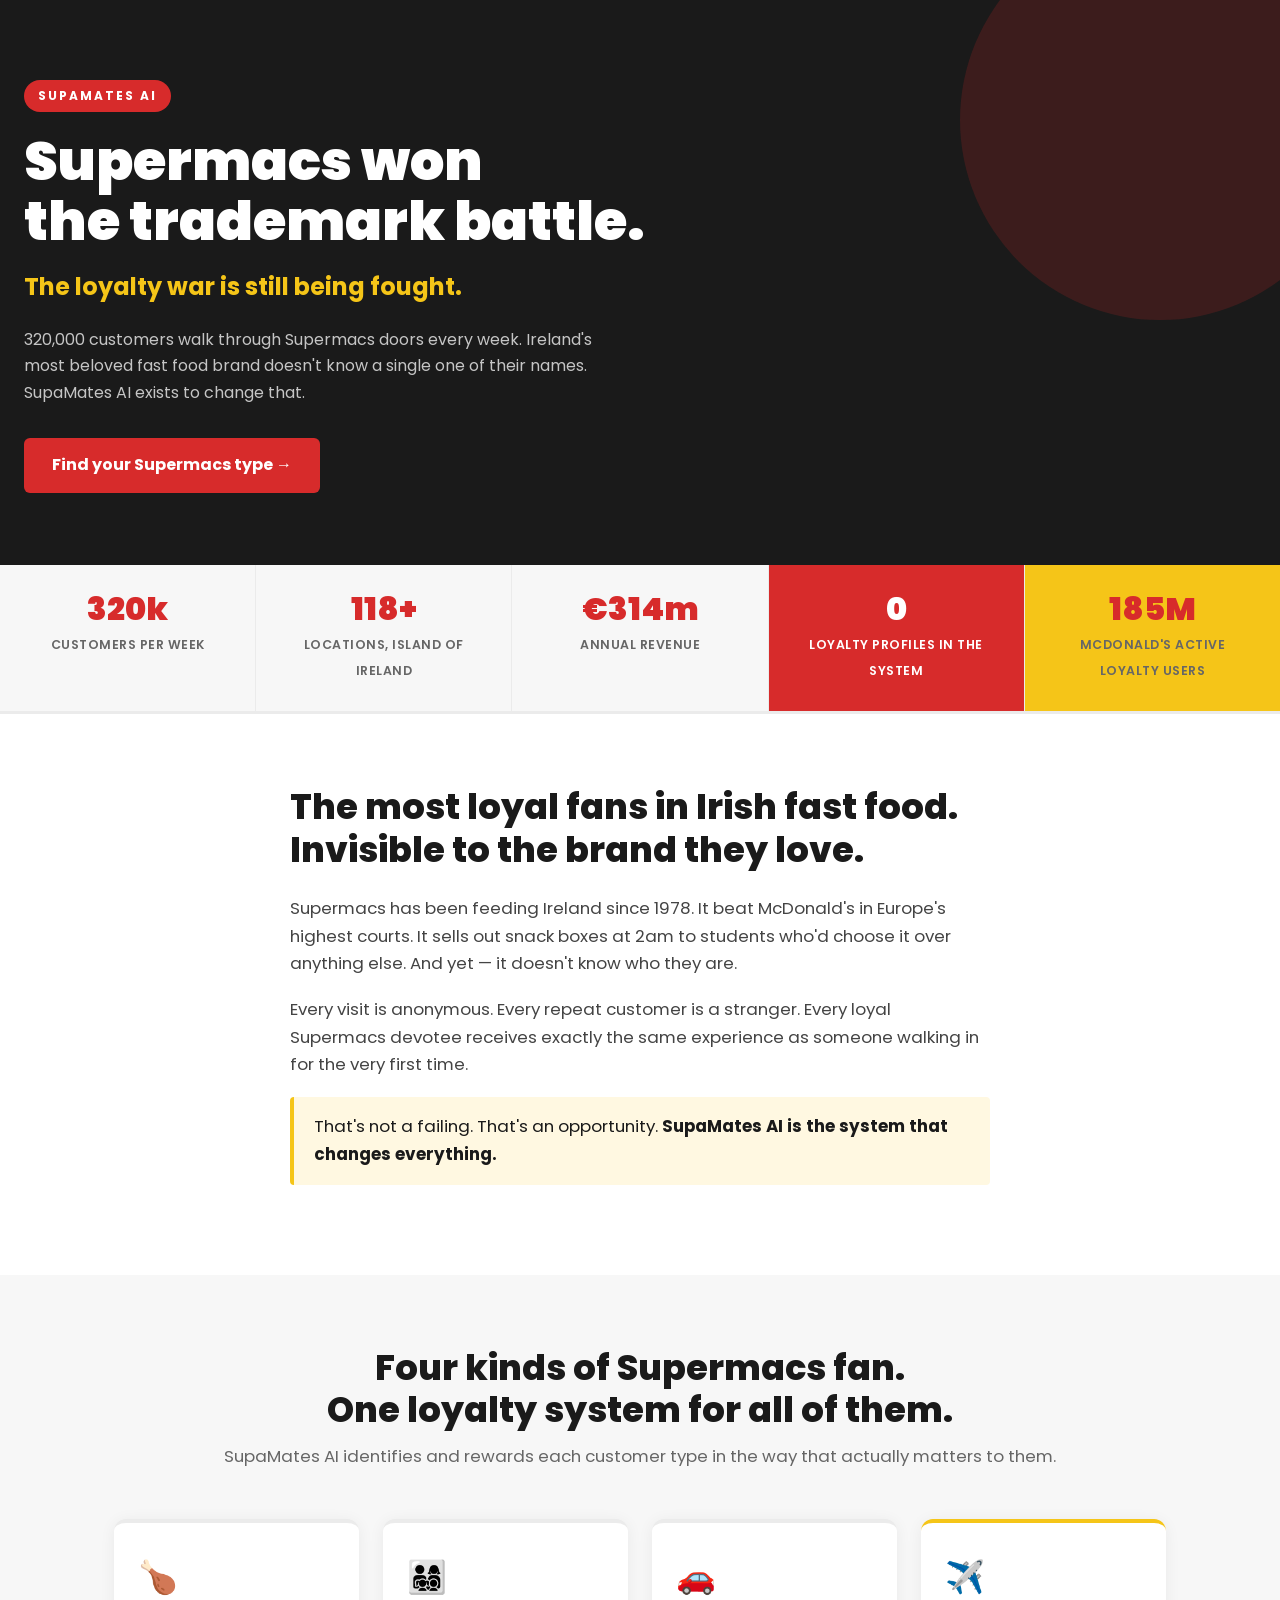
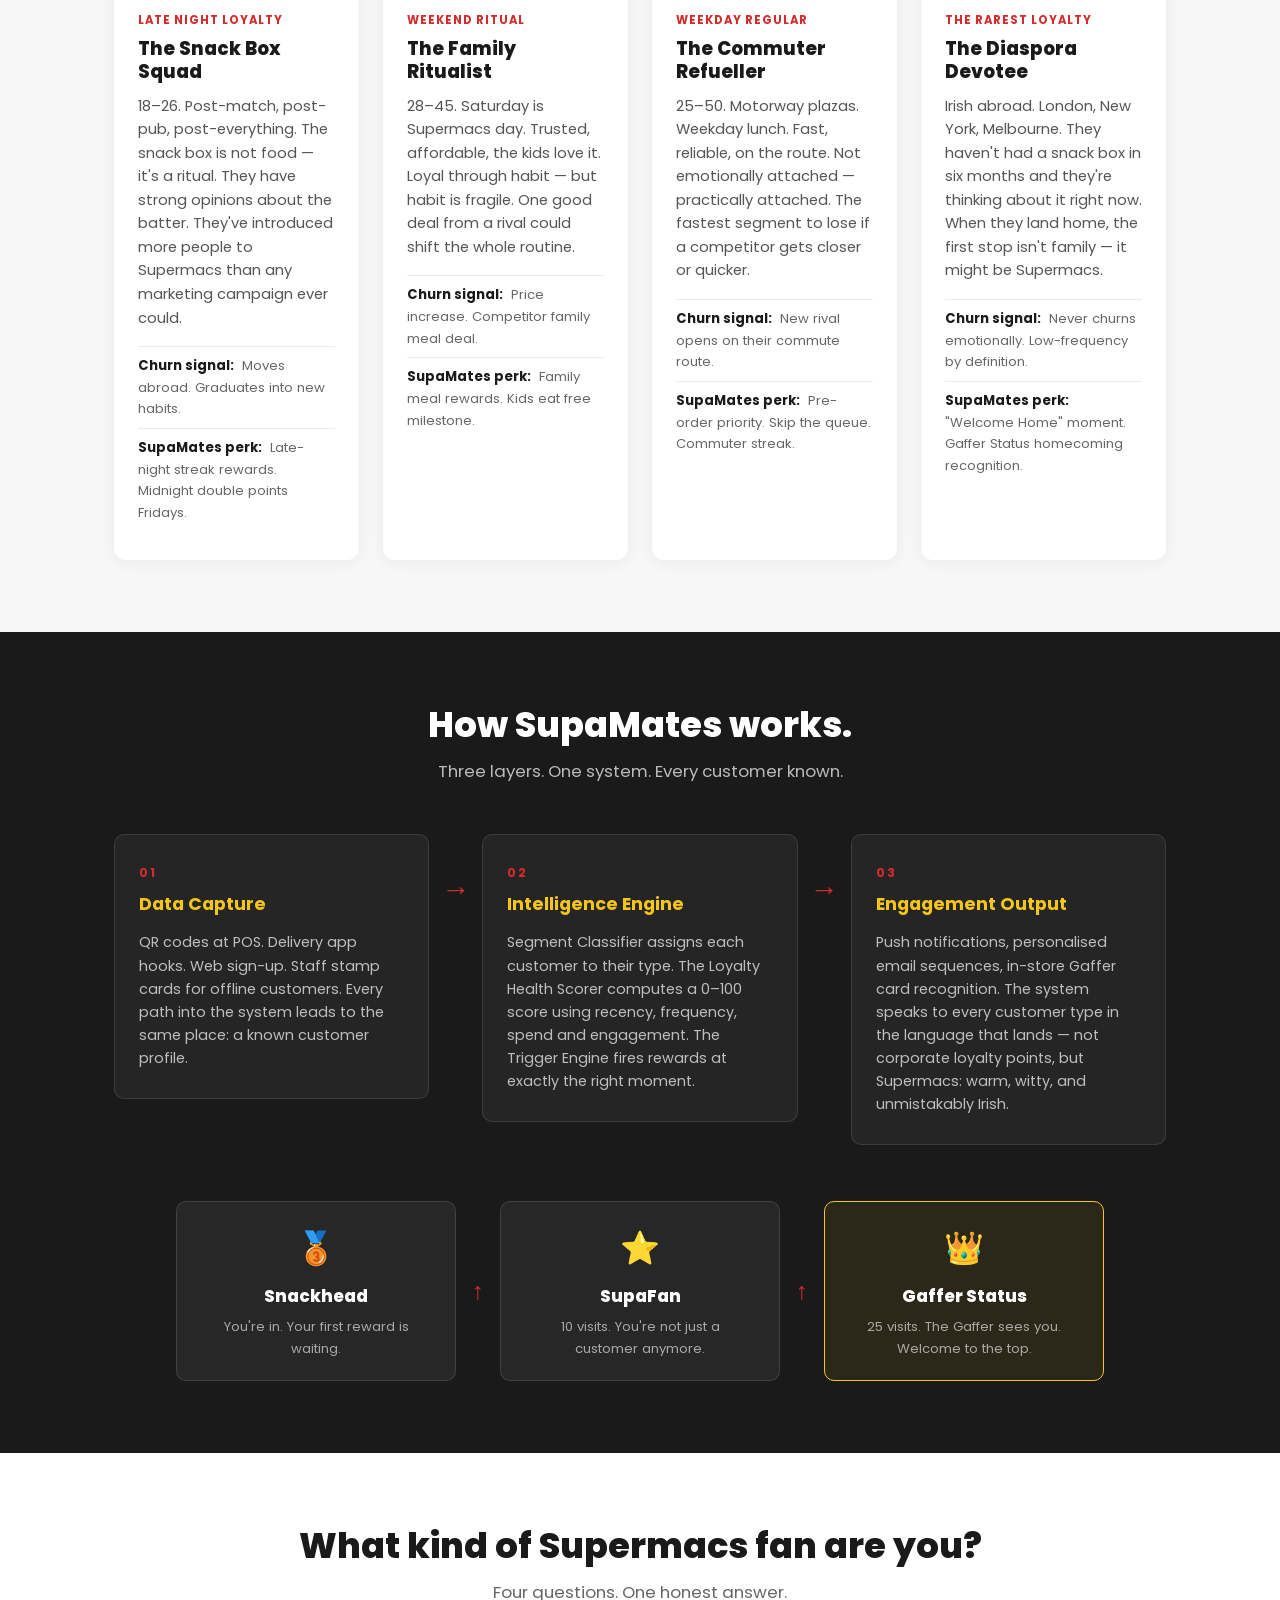
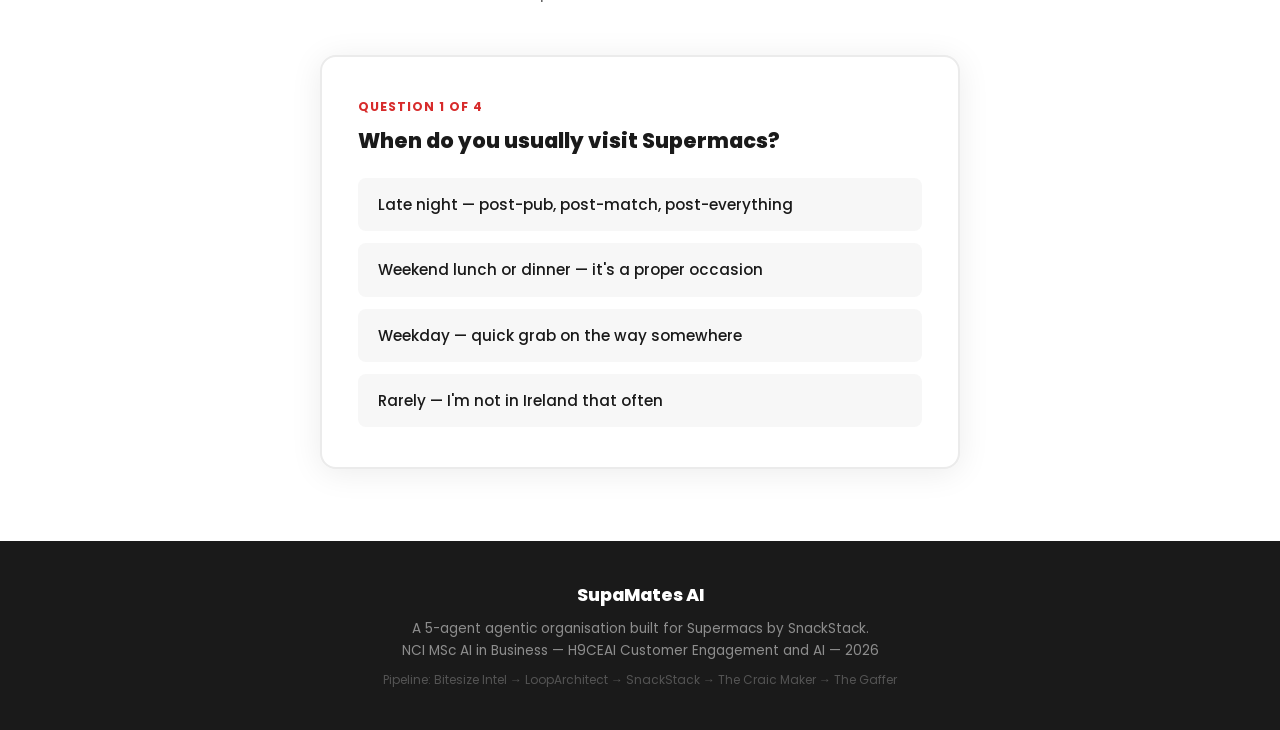
==== index.html @ dc105257 "SupaMates AI — initial deployment" ====
<!DOCTYPE html>
<html lang="en">
<head>
  <meta charset="UTF-8">
  <meta name="viewport" content="width=device-width, initial-scale=1.0">
  <title>SupaMates OS — Supermacs Loyalty Intelligence</title>
  <link rel="preconnect" href="https://fonts.googleapis.com">
  <link rel="preconnect" href="https://fonts.gstatic.com" crossorigin>
  <link href="https://fonts.googleapis.com/css2?family=Poppins:wght@400;600;700;800;900&display=swap" rel="stylesheet">
  <link rel="stylesheet" href="style.css">
</head>
<body>

  <!-- ── HERO ──────────────────────────────────────────────────────────── -->
  <section class="hero">
    <div class="hero-inner">
      <div class="hero-badge">SupaMates AI</div>
      <h1 class="hero-h1">Supermacs won<br>the trademark battle.</h1>
      <p class="hero-sub">The loyalty war is still being fought.</p>
      <p class="hero-body">
        320,000 customers walk through Supermacs doors every week.
        Ireland's most beloved fast food brand doesn't know a single one of their names.
        SupaMates AI exists to change that.
      </p>
      <a href="#quiz" class="btn-hero">Find your Supermacs type →</a>
    </div>
  </section>

  <!-- ── STATS STRIP ───────────────────────────────────────────────────── -->
  <section class="stats-strip">
    <div class="stat-card">
      <span class="stat-num">320k</span>
      <span class="stat-label">customers per week</span>
    </div>
    <div class="stat-card">
      <span class="stat-num">118+</span>
      <span class="stat-label">locations, island of Ireland</span>
    </div>
    <div class="stat-card">
      <span class="stat-num">€314m</span>
      <span class="stat-label">annual revenue</span>
    </div>
    <div class="stat-card stat-card--red">
      <span class="stat-num">0</span>
      <span class="stat-label">loyalty profiles in the system</span>
    </div>
    <div class="stat-card stat-card--yellow">
      <span class="stat-num">185M</span>
      <span class="stat-label">McDonald's active loyalty users</span>
    </div>
  </section>

  <!-- ── THE PROBLEM ───────────────────────────────────────────────────── -->
  <section class="section-problem">
    <div class="container">
      <div class="problem-text">
        <h2>The most loyal fans in Irish fast food.<br>Invisible to the brand they love.</h2>
        <p>
          Supermacs has been feeding Ireland since 1978. It beat McDonald's in Europe's
          highest courts. It sells out snack boxes at 2am to students who'd choose it
          over anything else. And yet — it doesn't know who they are.
        </p>
        <p>
          Every visit is anonymous. Every repeat customer is a stranger.
          Every loyal Supermacs devotee receives exactly the same experience as someone
          walking in for the very first time.
        </p>
        <p class="problem-callout">
          That's not a failing. That's an opportunity.
          <strong>SupaMates AI is the system that changes everything.</strong>
        </p>
      </div>
    </div>
  </section>

  <!-- ── SEGMENT CARDS ─────────────────────────────────────────────────── -->
  <section class="section-segments" id="segments">
    <div class="container">
      <h2 class="section-title">Four kinds of Supermacs fan.<br>One loyalty system for all of them.</h2>
      <p class="section-sub">SupaMates AI identifies and rewards each customer type in the way that actually matters to them.</p>

      <div class="segment-grid">

        <div class="segment-card">
          <div class="seg-icon">🍗</div>
          <div class="seg-tier">Late Night Loyalty</div>
          <h3 class="seg-name">The Snack Box Squad</h3>
          <p class="seg-desc">
            18–26. Post-match, post-pub, post-everything. The snack box is not food —
            it's a ritual. They have strong opinions about the batter. They've introduced
            more people to Supermacs than any marketing campaign ever could.
          </p>
          <div class="seg-churn">
            <span class="churn-label">Churn signal:</span> Moves abroad. Graduates into new habits.
          </div>
          <div class="seg-perk">
            <span class="perk-label">SupaMates perk:</span> Late-night streak rewards. Midnight double points Fridays.
          </div>
        </div>

        <div class="segment-card">
          <div class="seg-icon">👨‍👩‍👧‍👦</div>
          <div class="seg-tier">Weekend Ritual</div>
          <h3 class="seg-name">The Family Ritualist</h3>
          <p class="seg-desc">
            28–45. Saturday is Supermacs day. Trusted, affordable, the kids love it.
            Loyal through habit — but habit is fragile. One good deal from a rival
            could shift the whole routine.
          </p>
          <div class="seg-churn">
            <span class="churn-label">Churn signal:</span> Price increase. Competitor family meal deal.
          </div>
          <div class="seg-perk">
            <span class="perk-label">SupaMates perk:</span> Family meal rewards. Kids eat free milestone.
          </div>
        </div>

        <div class="segment-card">
          <div class="seg-icon">🚗</div>
          <div class="seg-tier">Weekday Regular</div>
          <h3 class="seg-name">The Commuter Refueller</h3>
          <p class="seg-desc">
            25–50. Motorway plazas. Weekday lunch. Fast, reliable, on the route.
            Not emotionally attached — practically attached. The fastest segment
            to lose if a competitor gets closer or quicker.
          </p>
          <div class="seg-churn">
            <span class="churn-label">Churn signal:</span> New rival opens on their commute route.
          </div>
          <div class="seg-perk">
            <span class="perk-label">SupaMates perk:</span> Pre-order priority. Skip the queue. Commuter streak.
          </div>
        </div>

        <div class="segment-card segment-card--special">
          <div class="seg-icon">✈️</div>
          <div class="seg-tier">The Rarest Loyalty</div>
          <h3 class="seg-name">The Diaspora Devotee</h3>
          <p class="seg-desc">
            Irish abroad. London, New York, Melbourne. They haven't had a snack box
            in six months and they're thinking about it right now. When they land home,
            the first stop isn't family — it might be Supermacs.
          </p>
          <div class="seg-churn">
            <span class="churn-label">Churn signal:</span> Never churns emotionally. Low-frequency by definition.
          </div>
          <div class="seg-perk">
            <span class="perk-label">SupaMates perk:</span> "Welcome Home" moment. Gaffer Status homecoming recognition.
          </div>
        </div>

      </div>
    </div>
  </section>

  <!-- ── ARCHITECTURE ──────────────────────────────────────────────────── -->
  <section class="section-arch">
    <div class="container">
      <h2 class="section-title section-title--light">How SupaMates works.</h2>
      <p class="section-sub section-sub--light">Three layers. One system. Every customer known.</p>

      <div class="arch-layers">
        <div class="arch-layer">
          <div class="arch-num">01</div>
          <h3>Data Capture</h3>
          <p>QR codes at POS. Delivery app hooks. Web sign-up. Staff stamp cards for offline customers. Every path into the system leads to the same place: a known customer profile.</p>
        </div>
        <div class="arch-arrow">→</div>
        <div class="arch-layer">
          <div class="arch-num">02</div>
          <h3>Intelligence Engine</h3>
          <p>Segment Classifier assigns each customer to their type. The Loyalty Health Scorer computes a 0–100 score using recency, frequency, spend and engagement. The Trigger Engine fires rewards at exactly the right moment.</p>
        </div>
        <div class="arch-arrow">→</div>
        <div class="arch-layer">
          <div class="arch-num">03</div>
          <h3>Engagement Output</h3>
          <p>Push notifications, personalised email sequences, in-store Gaffer card recognition. The system speaks to every customer type in the language that lands — not corporate loyalty points, but Supermacs: warm, witty, and unmistakably Irish.</p>
        </div>
      </div>

      <!-- Tier ladder -->
      <div class="tier-ladder">
        <div class="tier tier--entry">
          <span class="tier-icon">🥉</span>
          <span class="tier-name">Snackhead</span>
          <span class="tier-desc">You're in. Your first reward is waiting.</span>
        </div>
        <div class="tier-up">↑</div>
        <div class="tier tier--mid">
          <span class="tier-icon">⭐</span>
          <span class="tier-name">SupaFan</span>
          <span class="tier-desc">10 visits. You're not just a customer anymore.</span>
        </div>
        <div class="tier-up">↑</div>
        <div class="tier tier--top">
          <span class="tier-icon">👑</span>
          <span class="tier-name">Gaffer Status</span>
          <span class="tier-desc">25 visits. The Gaffer sees you. Welcome to the top.</span>
        </div>
      </div>
    </div>
  </section>

  <!-- ── QUIZ ──────────────────────────────────────────────────────────── -->
  <section class="section-quiz" id="quiz">
    <div class="container">
      <h2 class="section-title">What kind of Supermacs fan are you?</h2>
      <p class="section-sub">Four questions. One honest answer.</p>

      <div class="quiz-card" id="quiz-card">

        <!-- Q1 -->
        <div class="quiz-step" id="q1">
          <div class="quiz-q-num">Question 1 of 4</div>
          <h3 class="quiz-q">When do you usually visit Supermacs?</h3>
          <div class="quiz-options">
            <button class="quiz-opt" data-q="1" data-val="late">Late night — post-pub, post-match, post-everything</button>
            <button class="quiz-opt" data-q="1" data-val="weekend">Weekend lunch or dinner — it's a proper occasion</button>
            <button class="quiz-opt" data-q="1" data-val="weekday">Weekday — quick grab on the way somewhere</button>
            <button class="quiz-opt" data-q="1" data-val="rare">Rarely — I'm not in Ireland that often</button>
          </div>
        </div>

        <!-- Q2 -->
        <div class="quiz-step hidden" id="q2">
          <div class="quiz-q-num">Question 2 of 4</div>
          <h3 class="quiz-q">What's your go-to order?</h3>
          <div class="quiz-options">
            <button class="quiz-opt" data-q="2" data-val="late">Snack box. Obviously. Maybe two.</button>
            <button class="quiz-opt" data-q="2" data-val="weekend">Family meal — something for everyone</button>
            <button class="quiz-opt" data-q="2" data-val="weekday">Whatever's fast. Burger, wrap, I'm not fussy</button>
            <button class="quiz-opt" data-q="2" data-val="rare">The full spread. I haven't had this in months.</button>
          </div>
        </div>

        <!-- Q3 -->
        <div class="quiz-step hidden" id="q3">
          <div class="quiz-q-num">Question 3 of 4</div>
          <h3 class="quiz-q">Who are you with?</h3>
          <div class="quiz-options">
            <button class="quiz-opt" data-q="3" data-val="late">The crew — whoever survived the night</button>
            <button class="quiz-opt" data-q="3" data-val="weekend">The family — all of them, even the ones complaining</button>
            <button class="quiz-opt" data-q="3" data-val="weekday">Just me, honestly. Quick and quiet.</button>
            <button class="quiz-opt" data-q="3" data-val="rare">Whoever I'm visiting. I'm showing them what they're missing.</button>
          </div>
        </div>

        <!-- Q4 -->
        <div class="quiz-step hidden" id="q4">
          <div class="quiz-q-num">Question 4 of 4</div>
          <h3 class="quiz-q">How far away are you from a Supermacs right now?</h3>
          <div class="quiz-options">
            <button class="quiz-opt" data-q="4" data-val="late">Five minutes, at most</button>
            <button class="quiz-opt" data-q="4" data-val="weekend">Not far — we plan around it</button>
            <button class="quiz-opt" data-q="4" data-val="weekday">It's on the commute — I pass one every day</button>
            <button class="quiz-opt" data-q="4" data-val="rare">Other side of the world. Don't ask.</button>
          </div>
        </div>

        <!-- RESULT -->
        <div class="quiz-result hidden" id="quiz-result">
          <div class="result-icon" id="result-icon"></div>
          <h3 class="result-title" id="result-title"></h3>
          <p class="result-desc" id="result-desc"></p>
          <div class="result-perk">
            <span class="perk-label">Your ideal SupaMates perk:</span>
            <span id="result-perk"></span>
          </div>
          <button class="btn-retake" onclick="retakeQuiz()">Try again</button>
        </div>

      </div>
    </div>
  </section>

  <!-- ── FOOTER ────────────────────────────────────────────────────────── -->
  <footer class="footer">
    <div class="footer-inner">
      <div class="footer-brand">SupaMates AI</div>
      <p class="footer-sub">
        A 5-agent agentic organisation built for Supermacs by SnackStack.<br>
        NCI MSc AI in Business — H9CEAI Customer Engagement and AI — 2026
      </p>
      <p class="footer-pipeline">
        Pipeline: Bitesize Intel → LoopArchitect → SnackStack → The Craic Maker → The Gaffer
      </p>
    </div>
  </footer>

  <script src="quiz.js"></script>
</body>
</html>
---- style.css ----
/* SupaMates OS — Style Sheet */
/* Agent: SnackStack | Palette: Supermacs Red, White, Yellow, Dark */

:root {
  --red:    #D72B2B;
  --yellow: #F5C518;
  --dark:   #1A1A1A;
  --mid:    #333333;
  --light:  #F7F7F7;
  --white:  #FFFFFF;
  --border: #EBEBEB;
}

*, *::before, *::after { box-sizing: border-box; margin: 0; padding: 0; }

html { scroll-behavior: smooth; }

body {
  font-family: 'Poppins', Arial, sans-serif;
  color: var(--dark);
  background: var(--white);
  line-height: 1.65;
}

/* ── Utilities ─────────────────────────────────────────────────────────── */
.container { max-width: 1100px; margin: 0 auto; padding: 0 24px; }
.hidden { display: none !important; }

/* ── Hero ──────────────────────────────────────────────────────────────── */
.hero {
  background: var(--dark);
  color: var(--white);
  padding: 80px 24px 72px;
  position: relative;
  overflow: hidden;
}

.hero::before {
  content: '';
  position: absolute;
  top: -80px; right: -80px;
  width: 400px; height: 400px;
  background: var(--red);
  border-radius: 50%;
  opacity: 0.18;
}

.hero-inner { max-width: 720px; position: relative; }

.hero-badge {
  display: inline-block;
  background: var(--red);
  color: var(--white);
  font-size: 0.75em;
  font-weight: 700;
  letter-spacing: 2px;
  text-transform: uppercase;
  padding: 6px 14px;
  border-radius: 20px;
  margin-bottom: 20px;
}

.hero-h1 {
  font-size: clamp(2.2em, 5vw, 3.4em);
  font-weight: 900;
  line-height: 1.1;
  margin-bottom: 16px;
}

.hero-sub {
  font-size: clamp(1.1em, 2.5vw, 1.5em);
  color: var(--yellow);
  font-weight: 700;
  margin-bottom: 20px;
}

.hero-body {
  font-size: 1em;
  color: rgba(255,255,255,0.75);
  max-width: 580px;
  margin-bottom: 32px;
}

.btn-hero {
  display: inline-block;
  background: var(--red);
  color: var(--white);
  font-family: 'Poppins', sans-serif;
  font-weight: 700;
  font-size: 1em;
  padding: 14px 28px;
  border-radius: 6px;
  text-decoration: none;
  transition: background 0.2s, transform 0.15s;
}

.btn-hero:hover { background: #b82020; transform: translateY(-2px); }

/* ── Stats Strip ───────────────────────────────────────────────────────── */
.stats-strip {
  display: flex;
  flex-wrap: wrap;
  gap: 0;
  background: var(--light);
  border-bottom: 3px solid var(--border);
}

.stat-card {
  flex: 1;
  min-width: 160px;
  padding: 28px 24px;
  text-align: center;
  border-right: 1px solid var(--border);
}

.stat-card:last-child { border-right: none; }
.stat-card--red { background: var(--red); }
.stat-card--red .stat-num,
.stat-card--red .stat-label { color: var(--white); }
.stat-card--yellow { background: var(--yellow); }

.stat-num {
  display: block;
  font-size: 2em;
  font-weight: 900;
  color: var(--red);
  line-height: 1;
  margin-bottom: 6px;
}

.stat-label {
  font-size: 0.78em;
  color: #666;
  font-weight: 600;
  text-transform: uppercase;
  letter-spacing: 0.5px;
}

/* ── Problem Section ───────────────────────────────────────────────────── */
.section-problem {
  padding: 72px 24px;
  background: var(--white);
}

.problem-text { max-width: 700px; margin: 0 auto; }

.problem-text h2 {
  font-size: clamp(1.6em, 3vw, 2.2em);
  font-weight: 800;
  margin-bottom: 24px;
  line-height: 1.2;
}

.problem-text p {
  color: #444;
  margin-bottom: 18px;
  font-size: 1.05em;
}

.problem-callout {
  background: #fff8e1;
  border-left: 4px solid var(--yellow);
  padding: 16px 20px;
  border-radius: 4px;
  font-size: 1.05em !important;
  color: var(--dark) !important;
}

/* ── Segments ──────────────────────────────────────────────────────────── */
.section-segments {
  background: var(--light);
  padding: 72px 24px;
}

.section-title {
  font-size: clamp(1.6em, 3vw, 2.2em);
  font-weight: 800;
  text-align: center;
  margin-bottom: 12px;
  line-height: 1.2;
}

.section-title--light { color: var(--white); }

.section-sub {
  text-align: center;
  color: #666;
  font-size: 1.05em;
  margin-bottom: 48px;
}

.section-sub--light { color: rgba(255,255,255,0.7); }

.segment-grid {
  display: grid;
  grid-template-columns: repeat(auto-fit, minmax(240px, 1fr));
  gap: 24px;
}

.segment-card {
  background: var(--white);
  border-radius: 12px;
  padding: 28px 24px;
  box-shadow: 0 2px 16px rgba(0,0,0,0.06);
  border-top: 4px solid var(--border);
  transition: transform 0.2s, box-shadow 0.2s;
}

.segment-card:hover {
  transform: translateY(-4px);
  box-shadow: 0 8px 32px rgba(0,0,0,0.1);
}

.segment-card--special { border-top-color: var(--yellow); }

.seg-icon { font-size: 2em; margin-bottom: 8px; }

.seg-tier {
  font-size: 0.72em;
  font-weight: 700;
  text-transform: uppercase;
  letter-spacing: 1px;
  color: var(--red);
  margin-bottom: 8px;
}

.seg-name {
  font-size: 1.15em;
  font-weight: 800;
  margin-bottom: 12px;
  line-height: 1.2;
}

.seg-desc {
  font-size: 0.92em;
  color: #555;
  margin-bottom: 16px;
  line-height: 1.6;
}

.seg-churn, .seg-perk {
  font-size: 0.82em;
  color: #666;
  padding: 8px 0;
  border-top: 1px solid var(--border);
}

.churn-label, .perk-label {
  font-weight: 700;
  color: var(--dark);
  margin-right: 4px;
}

/* ── Architecture ──────────────────────────────────────────────────────── */
.section-arch {
  background: var(--dark);
  color: var(--white);
  padding: 72px 24px;
}

.arch-layers {
  display: flex;
  align-items: flex-start;
  gap: 12px;
  margin-bottom: 56px;
  flex-wrap: wrap;
}

.arch-layer {
  flex: 1;
  min-width: 220px;
  background: rgba(255,255,255,0.05);
  border: 1px solid rgba(255,255,255,0.1);
  border-radius: 10px;
  padding: 28px 24px;
}

.arch-num {
  font-size: 0.75em;
  font-weight: 700;
  color: var(--red);
  letter-spacing: 2px;
  margin-bottom: 8px;
}

.arch-layer h3 {
  font-size: 1.1em;
  font-weight: 700;
  color: var(--yellow);
  margin-bottom: 12px;
}

.arch-layer p {
  font-size: 0.9em;
  color: rgba(255,255,255,0.7);
  line-height: 1.6;
}

.arch-arrow {
  font-size: 1.8em;
  color: var(--red);
  padding: 32px 0;
  flex-shrink: 0;
}

/* Tier Ladder */
.tier-ladder {
  display: flex;
  align-items: center;
  justify-content: center;
  gap: 0;
  flex-wrap: wrap;
}

.tier {
  background: rgba(255,255,255,0.06);
  border: 1px solid rgba(255,255,255,0.12);
  border-radius: 10px;
  padding: 20px 28px;
  text-align: center;
  min-width: 200px;
  flex: 1;
  max-width: 280px;
}

.tier--top { border-color: var(--yellow); background: rgba(245,197,24,0.08); }

.tier-icon { display: block; font-size: 2em; margin-bottom: 8px; }
.tier-name { display: block; font-weight: 800; font-size: 1.05em; margin-bottom: 6px; color: var(--white); }
.tier-desc { display: block; font-size: 0.82em; color: rgba(255,255,255,0.6); }

.tier-up {
  font-size: 1.5em;
  color: var(--red);
  padding: 8px 16px;
  flex-shrink: 0;
}

/* ── Quiz ──────────────────────────────────────────────────────────────── */
.section-quiz {
  background: var(--white);
  padding: 72px 24px;
}

.quiz-card {
  max-width: 640px;
  margin: 0 auto;
  background: var(--white);
  border: 2px solid var(--border);
  border-radius: 16px;
  padding: 40px 36px;
  box-shadow: 0 4px 32px rgba(0,0,0,0.08);
}

.quiz-q-num {
  font-size: 0.78em;
  font-weight: 700;
  color: var(--red);
  text-transform: uppercase;
  letter-spacing: 1px;
  margin-bottom: 10px;
}

.quiz-q {
  font-size: 1.3em;
  font-weight: 800;
  margin-bottom: 24px;
  line-height: 1.3;
}

.quiz-options { display: flex; flex-direction: column; gap: 12px; }

.quiz-opt {
  background: var(--light);
  border: 2px solid transparent;
  border-radius: 8px;
  padding: 14px 18px;
  text-align: left;
  font-family: 'Poppins', sans-serif;
  font-size: 0.95em;
  font-weight: 500;
  color: var(--dark);
  cursor: pointer;
  transition: all 0.15s;
  line-height: 1.4;
}

.quiz-opt:hover {
  border-color: var(--red);
  background: #fff5f5;
  transform: translateX(4px);
}

.quiz-opt.selected {
  border-color: var(--red);
  background: #fff0f0;
  font-weight: 700;
}

/* Quiz Result */
.quiz-result { text-align: center; }
.result-icon { font-size: 3.5em; margin-bottom: 12px; }

.result-title {
  font-size: 1.6em;
  font-weight: 900;
  margin-bottom: 12px;
  color: var(--red);
}

.result-desc {
  font-size: 1em;
  color: #555;
  margin-bottom: 24px;
  line-height: 1.65;
}

.result-perk {
  background: #fff8e1;
  border-radius: 8px;
  padding: 14px 20px;
  margin-bottom: 24px;
  font-size: 0.92em;
  text-align: left;
}

.btn-retake {
  background: transparent;
  border: 2px solid var(--red);
  color: var(--red);
  font-family: 'Poppins', sans-serif;
  font-weight: 700;
  font-size: 0.9em;
  padding: 10px 24px;
  border-radius: 6px;
  cursor: pointer;
  transition: all 0.15s;
}

.btn-retake:hover { background: var(--red); color: var(--white); }

/* ── Footer ────────────────────────────────────────────────────────────── */
.footer {
  background: var(--dark);
  color: rgba(255,255,255,0.5);
  padding: 40px 24px;
  text-align: center;
}

.footer-brand {
  font-size: 1.1em;
  font-weight: 800;
  color: var(--white);
  margin-bottom: 8px;
}

.footer-sub { font-size: 0.85em; margin-bottom: 8px; line-height: 1.6; }
.footer-pipeline { font-size: 0.75em; opacity: 0.5; }

/* ── Responsive ────────────────────────────────────────────────────────── */
@media (max-width: 700px) {
  .arch-arrow { display: none; }
  .tier-up { transform: rotate(90deg); }
  .tier-ladder { flex-direction: column; align-items: center; }
  .quiz-card { padding: 28px 20px; }
  .stats-strip { flex-direction: column; }
  .stat-card { border-right: none; border-bottom: 1px solid var(--border); }
}
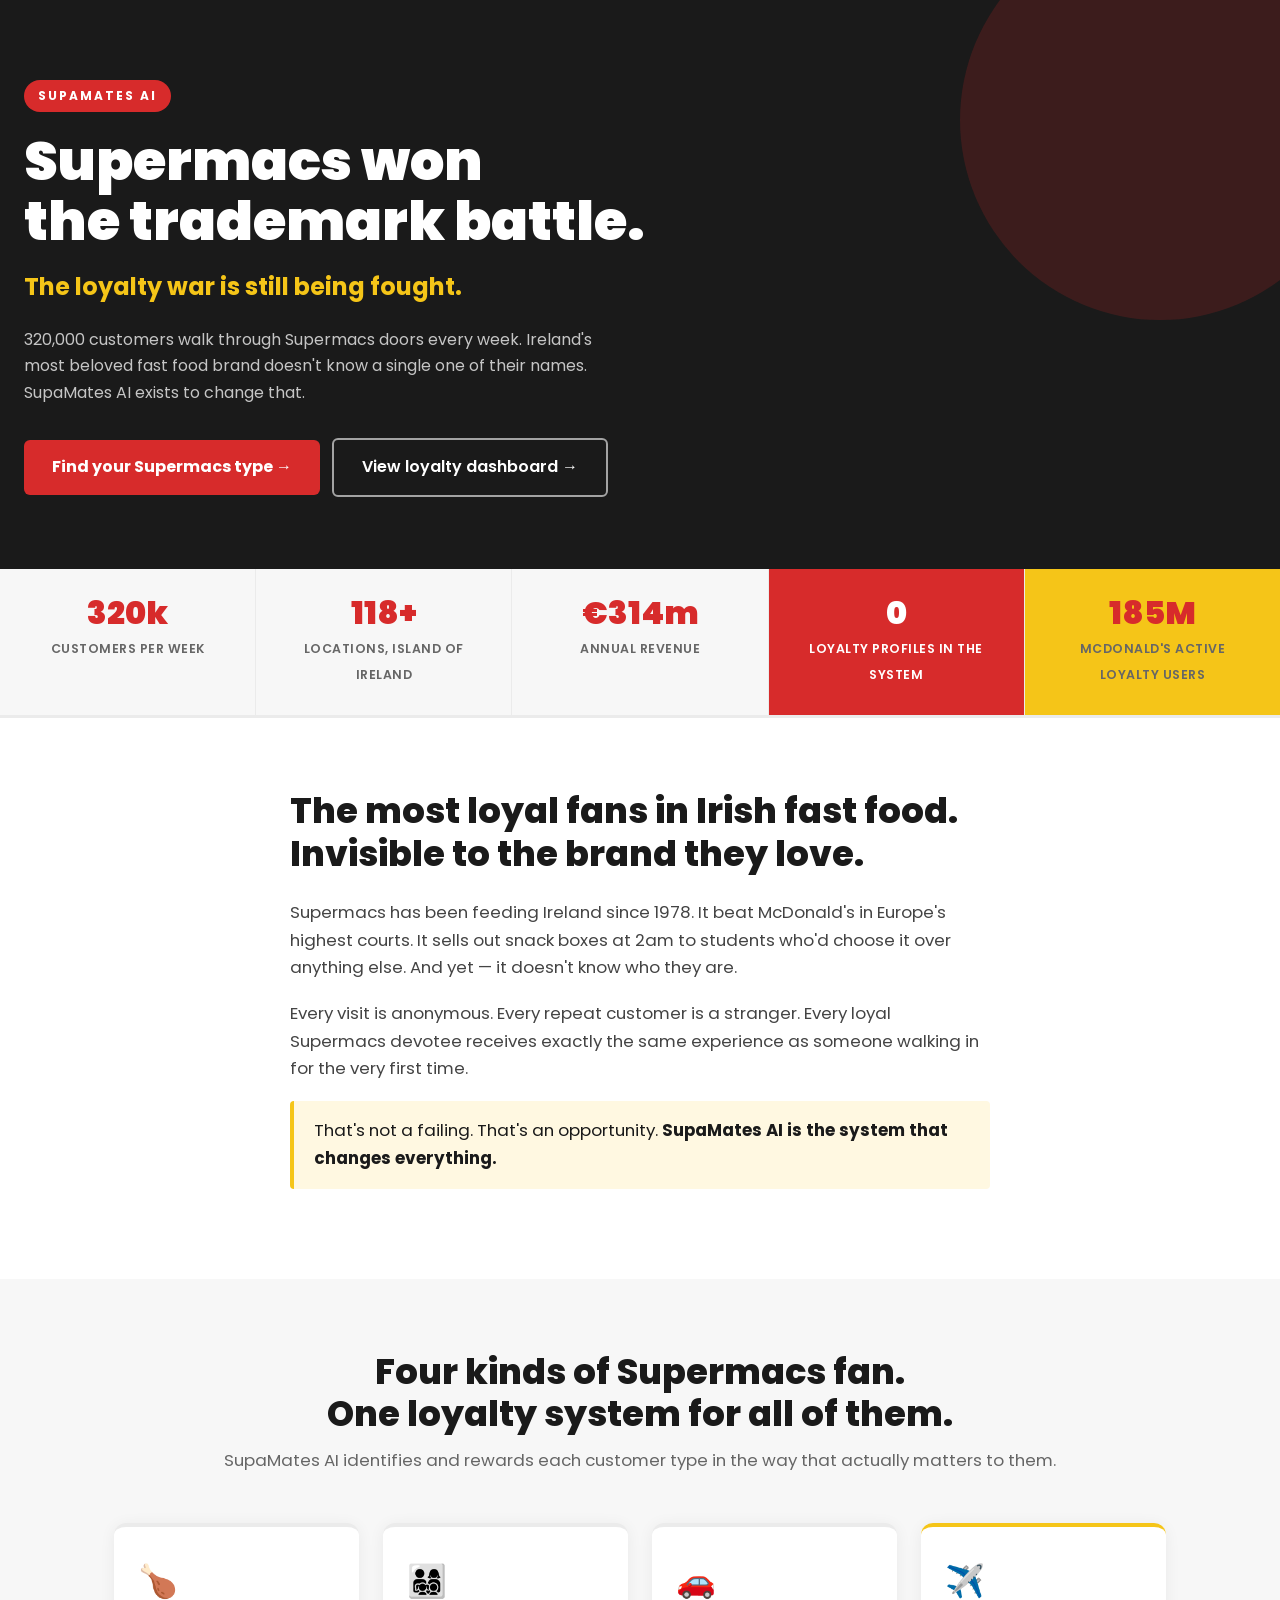
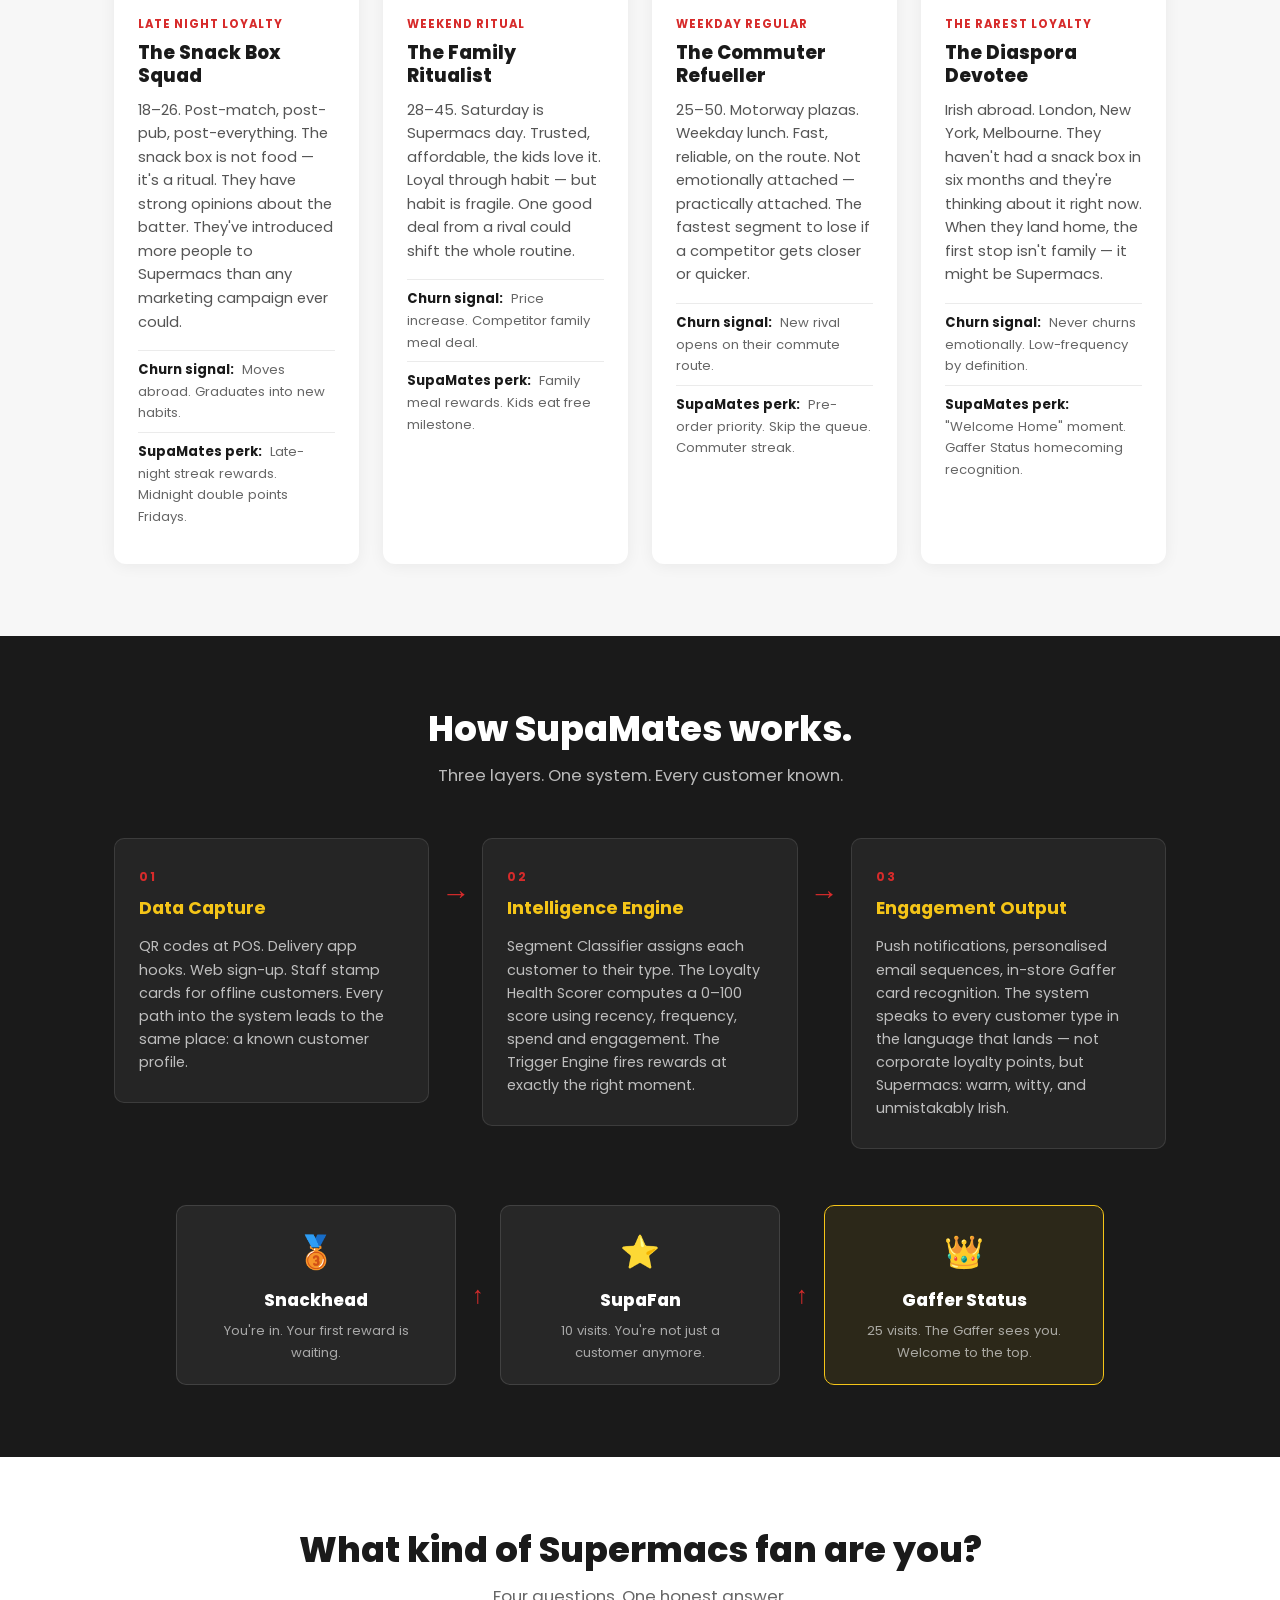
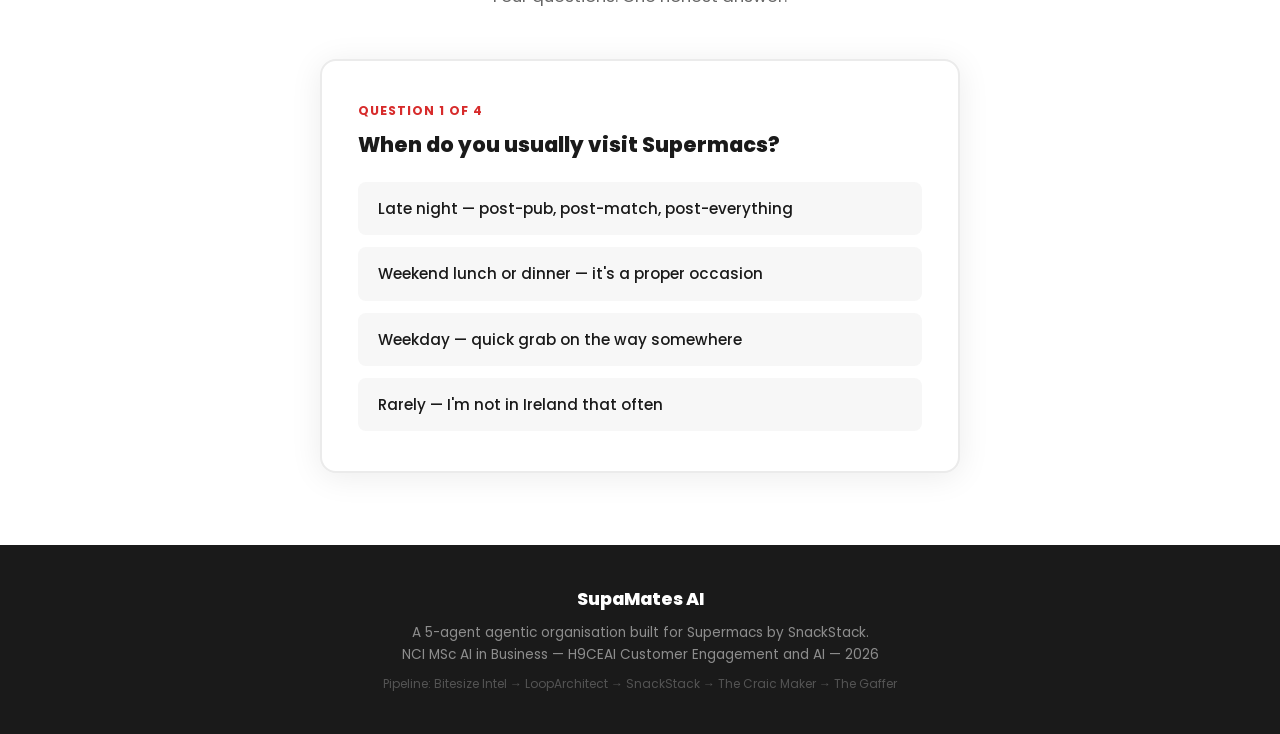
==== commit ceecf83f: "Add customer loyalty dashboard PWA + hero CTA link - dashboard.html: full customer-facing loyalty da" ====
--- a/index.html
+++ b/index.html
@@ -22,7 +22,10 @@
         Ireland's most beloved fast food brand doesn't know a single one of their names.
         SupaMates AI exists to change that.
       </p>
-      <a href="#quiz" class="btn-hero">Find your Supermacs type →</a>
+      <div class="hero-cta-row">
+        <a href="#quiz" class="btn-hero">Find your Supermacs type →</a>
+        <a href="dashboard.html" class="btn-hero-secondary">View loyalty dashboard →</a>
+      </div>
     </div>
   </section>
 
--- a/style.css
+++ b/style.css
@@ -95,6 +95,23 @@
 }
 
 .btn-hero:hover { background: #b82020; transform: translateY(-2px); }
+
+.hero-cta-row { display: flex; flex-wrap: wrap; gap: 12px; align-items: center; }
+
+.btn-hero-secondary {
+  display: inline-block;
+  background: transparent;
+  color: var(--white);
+  font-family: 'Poppins', sans-serif;
+  font-weight: 600;
+  font-size: 1em;
+  padding: 14px 28px;
+  border-radius: 6px;
+  border: 2px solid rgba(255,255,255,0.6);
+  text-decoration: none;
+  transition: border-color 0.2s, background 0.2s, transform 0.15s;
+}
+.btn-hero-secondary:hover { border-color: #fff; background: rgba(255,255,255,0.1); transform: translateY(-2px); }
 
 /* ── Stats Strip ───────────────────────────────────────────────────────── */
 .stats-strip {
